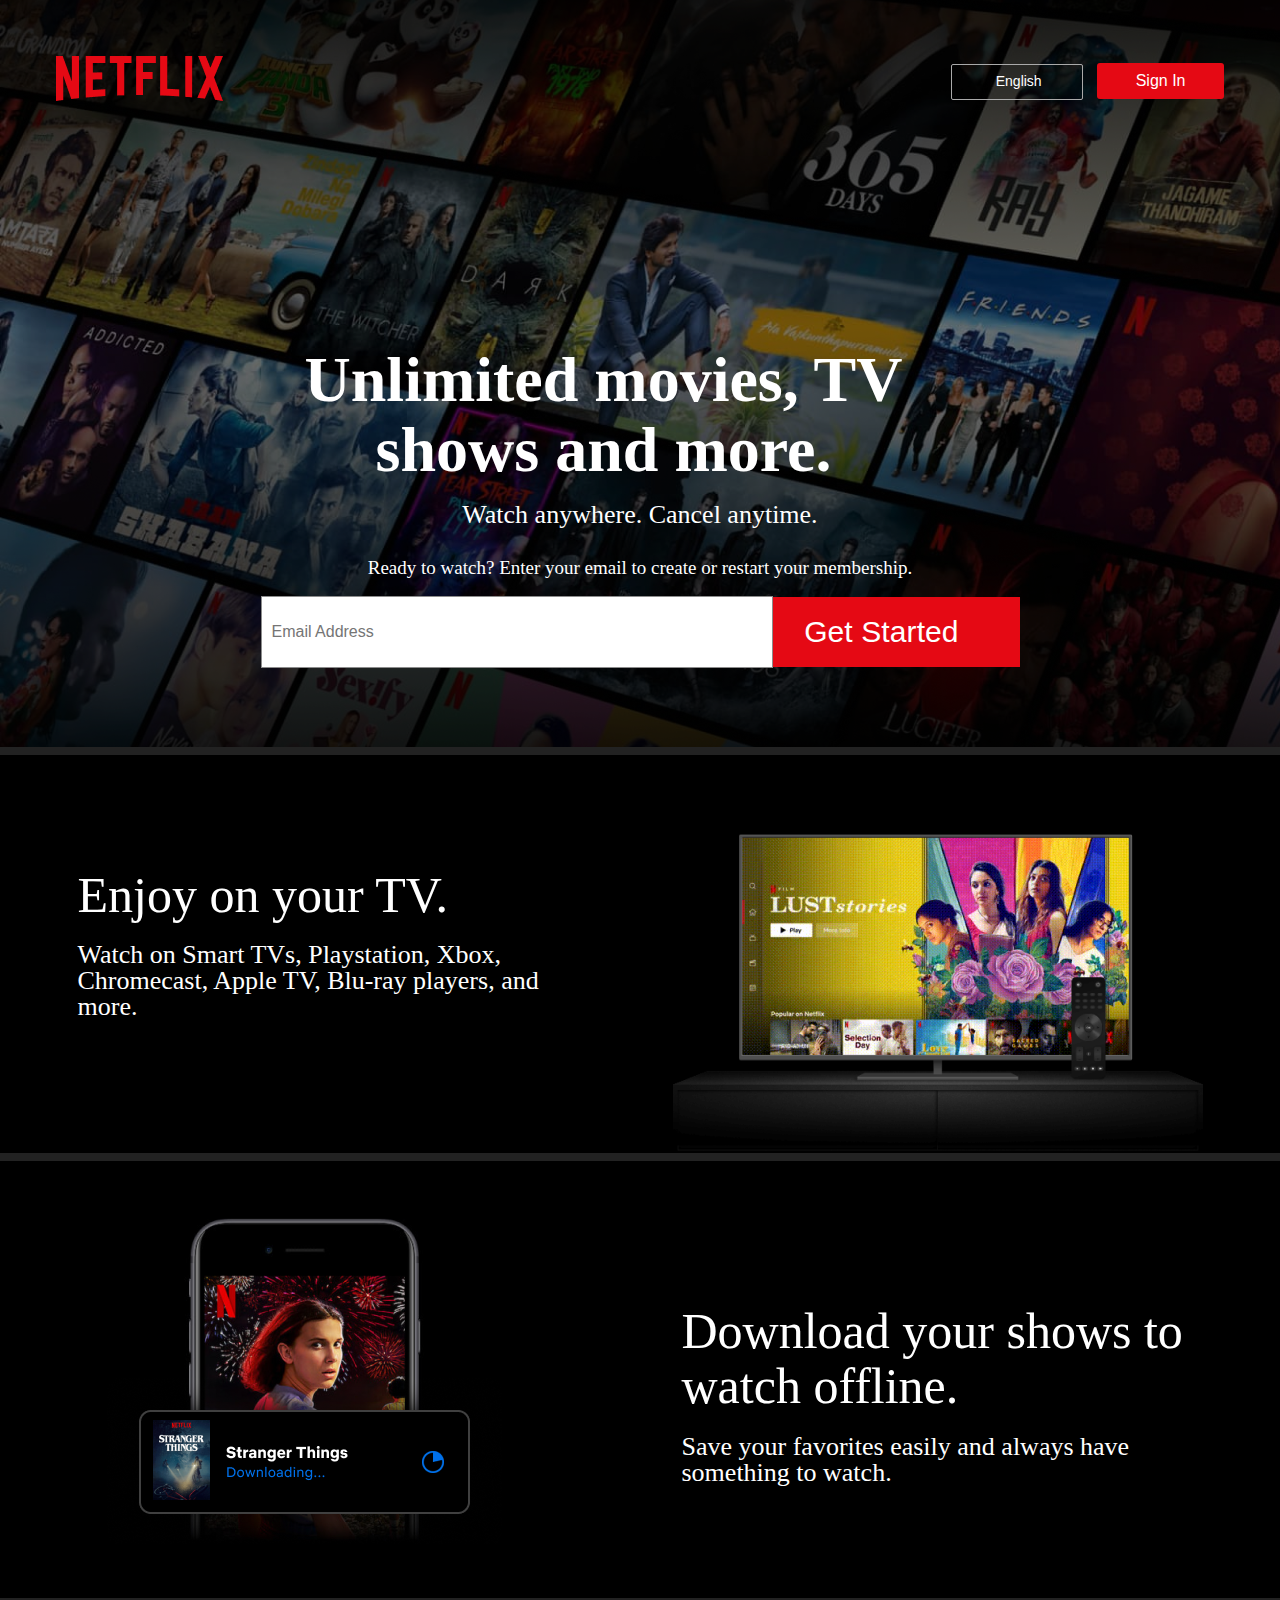
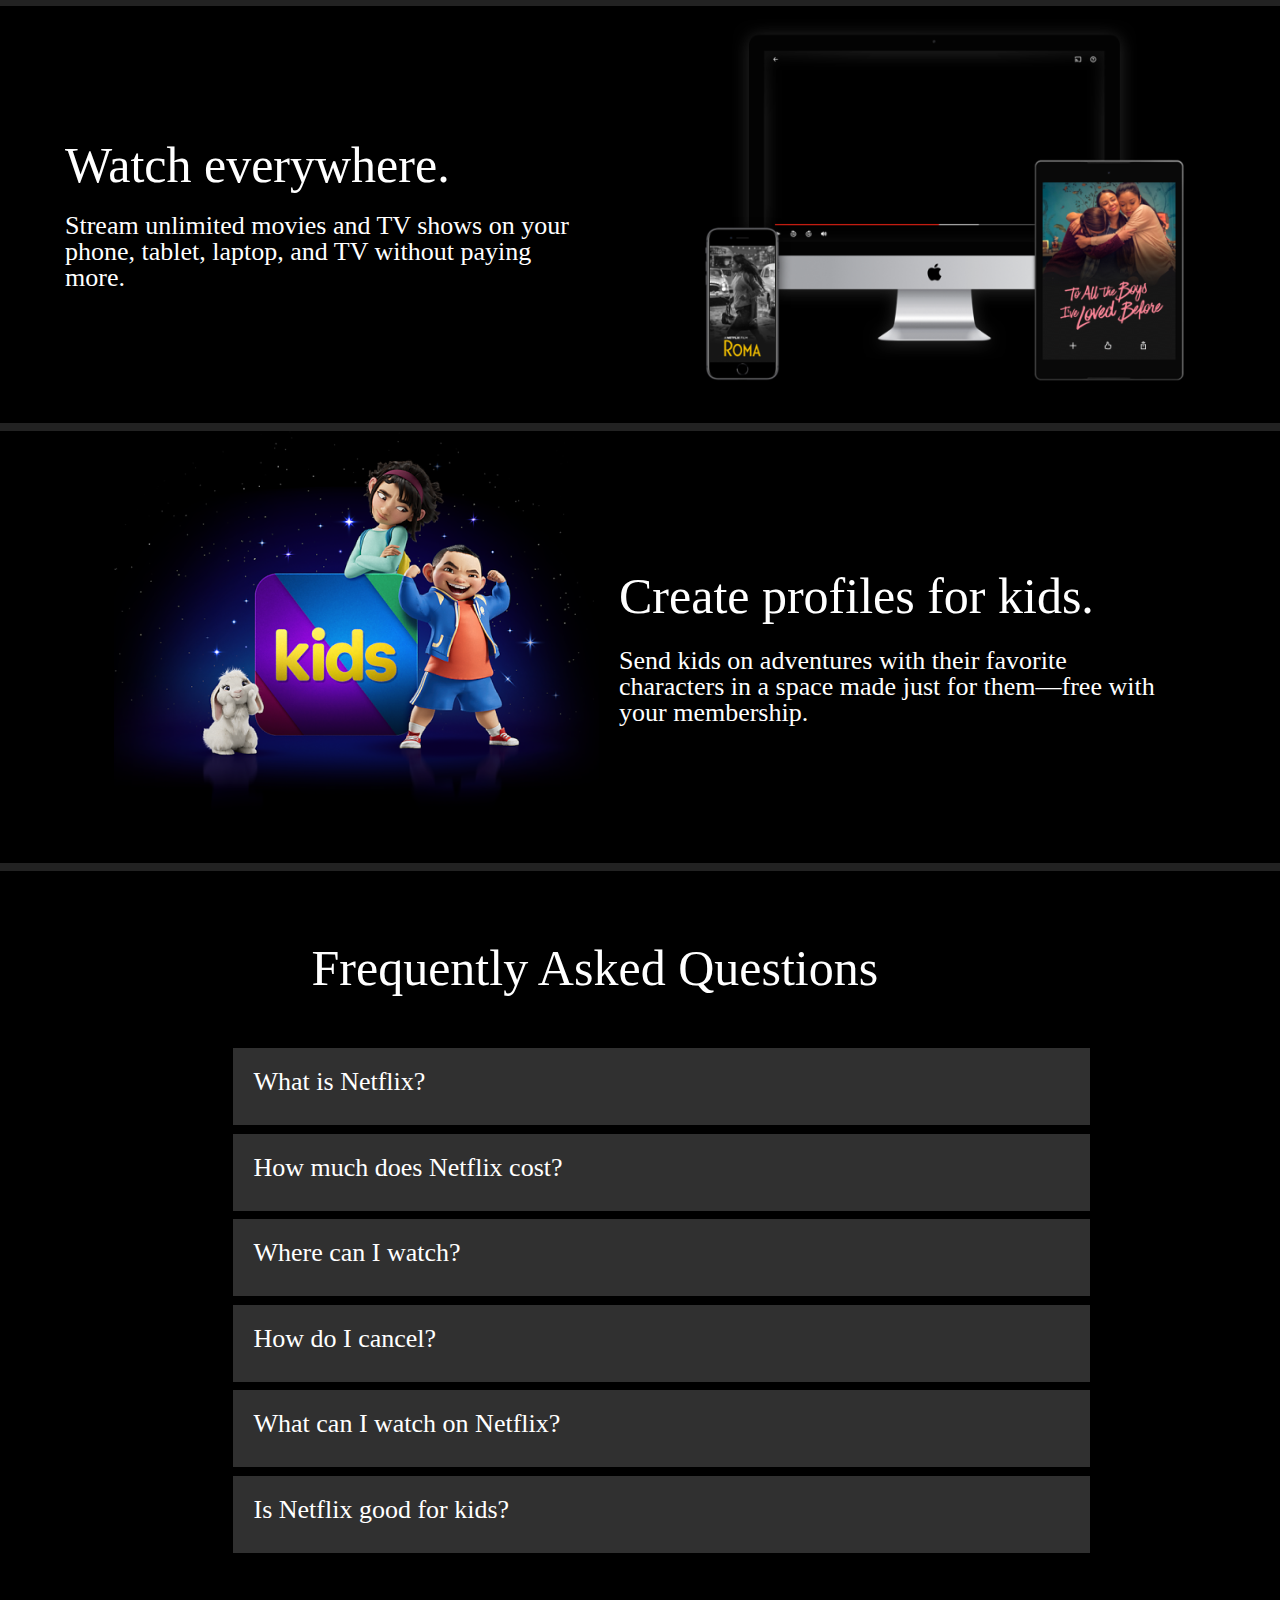
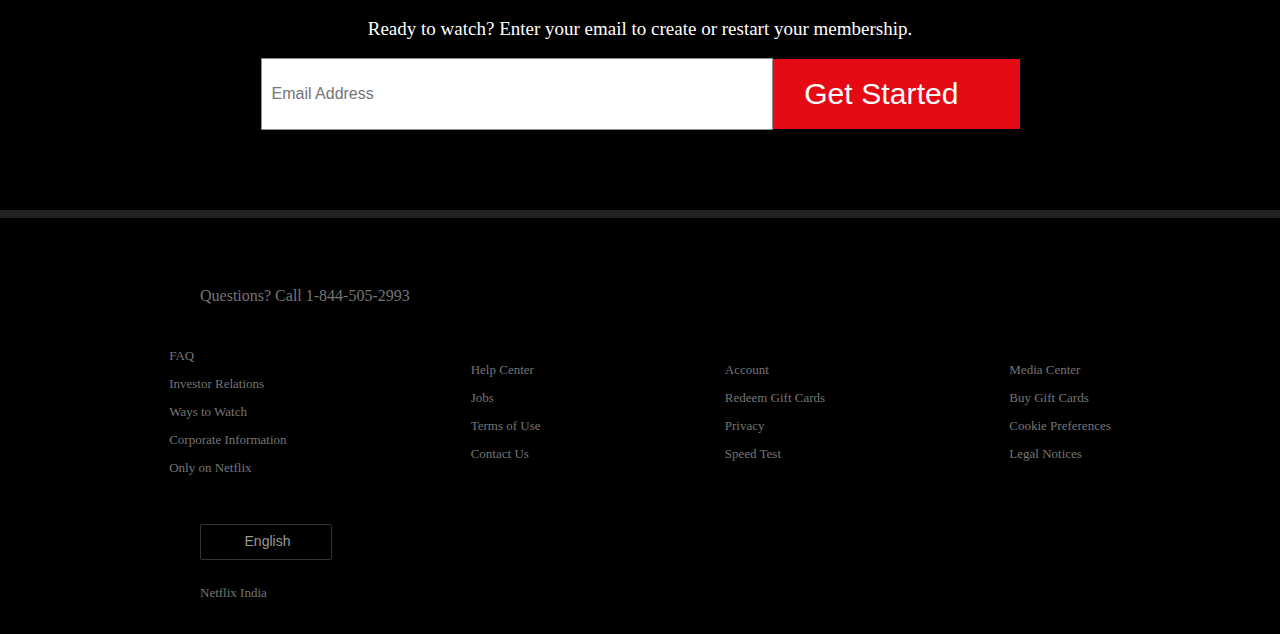
==== index.html @ 317cdc0b "initial commit" ====
<!DOCTYPE html>
<html lang="en">

<head>
    <meta charset="UTF-8">
    <meta http-equiv="X-UA-Compatible" content="IE=edge">
    <meta name="viewport" content="width=device-width, initial-scale=1.0">

    <link rel="stylesheet" href="https://cdnjs.cloudflare.com/ajax/libs/font-awesome/6.2.1/css/all.min.css"
        integrity="sha512-MV7K8+y+gLIBoVD59lQIYicR65iaqukzvf/nwasF0nqhPay5w/9lJmVM2hMDcnK1OnMGCdVK+iQrJ7lzPJQd1w=="
        crossorigin="anonymous" referrerpolicy="no-referrer" />
    <title>Home Page</title>
    <link rel="stylesheet" href="style.css" >
</head>

<body>
    <div class="hero">
        <nav class="logo">
            <img src="/images/Fill-14.png" alt="logo image" class="logo-img">
            <ul class="container-list">
                <button type="tex" class="site-link"><i class="fa fa-globe" aria-hidden="true"></i>English <i class="fa fa-caret-down" aria-hidden="true"></i></button>
                <button class="container-button"><a href="sign-in.html">Sign In</a></button>
            </ul>
        </nav>

        <div class="container-main">
            <div class="main">
                <h2 class="main-header">Unlimited movies, TV shows and more.</h2>
                <p class="main-sub">Watch anywhere. Cancel anytime.</p>
                <p class="main-description">Ready to watch? Enter your email to create or restart your membership.</p>
                <form class="container-form">
                    <input type="email" id="email" class="email-btn" placeholder="Email Address">
                    <button class="get-btn">Get Started <span><i class="fa-light fa-greater-than"></i></span></button>
                </form>
            </div>
        </div>
    </div>
    <hr>

    <section class="section-menu">
        <div class="section-menu-form">
            <div class="menu">
                <p class="menu-header">Enjoy on your TV.</p>
                <p class="menu-description">Watch on Smart TVs, Playstation, Xbox, Chromecast, Apple TV, Blu-ray
                    players, and more.</p>
            </div>
            <img src="/images/Frame 6.png" alt="movies">
        </div>

        <hr>

        <div class="section-menu-form">
            <img src="/images/Frame (1).png" alt="movies" class="second-img">
            <div class="menu">
                <p class="second-header">Download your shows to watch offline.</p>
                <p class="second-description">Save your favorites easily and always have something to watch.</p>
            </div>
        </div>

        <hr>

        <div class="section-menu-form">
            <div class="menu">
                <p class="third-header">Watch everywhere.</p>
                <p class="third-description">Stream unlimited movies and TV shows on your phone, tablet, laptop, and TV
                    without paying more.</p>
            </div>
            <img src="/images/Rectangle.png" alt="movies">
        </div>

        <hr>

        <div class="section-menu-form">
            <img src="/images/Rectangle (1).png" alt="movies" class="second-img">
            <div class="menu">
                <p class="forth-header">Create profiles for kids.</p>
                <p class="forth-description">Send kids on adventures with their favorite characters in a space made just
                    for them—free with your membership.</p>
            </div>
        </div>
        <hr>


        <div class="section-feed">
            <div class="contenteditable">
                <div class="feed">
                    <p class="header-feed">Frequently Asked Questions</p>
                </div>

                <div class="feed-list">
                    <p class="first-feed">What is Netflix? <i class="fa-thin fa-plus"></i></p>
                    <p class="second-feed">How much does Netflix cost? <i class="fa-thin fa-plus"></i></p>
                    <p class="third-feed">Where can I watch? <i class="fa-thin fa-plus"></i></p>
                    <p class="forth-feed">How do I cancel? <i class="fa-thin fa-plus"></i></p>
                    <p class="fifth-feed">What can I watch on Netflix? <i class="fa-thin fa-plus"></i></p>
                    <p class="sixth-feed">Is Netflix good for kids? <i class="fa-thin fa-plus"></i></p>
                </div>
                <div class="descriobtion">
                    <p class="tag">Ready to watch? Enter your email to create or restart your membership.</p>
                </div>


                <form class="fill-form">
                    <input type="email" id="email" class="email-btn" placeholder="Email Address">
                    <button class="btn">Get Started <span><i class="fa-light fa-greater-than"></i></span></button>
                </form>
                <hr>
            </div>

            <footer class="container-footer">
                <div class="main-footer">
                    <p class="footer-head">Questions? Call 1-844-505-2993 </p>
                </div>
                <div class="footer">
                    <div class="faq">
                        <ul class="column-faq">
                            <li>FAQ</li>
                            <li>Investor Relations</li>
                            <li>Ways to Watch</li>
                            <li>Corporate Information</li>
                            <li>Only on Netflix</li>
                        </ul>
                    </div>

                    <div class="faq">
                        <ul class="column-faq">
                            <li>Help Center</li>
                            <li>Jobs</li>
                            <li>Terms of Use</li>
                            <li>Contact Us</li>
                        </ul>
                    </div>

                    <div class="faq">
                        <ul class="column-faq">
                            <li>Account</li>
                            <li>Redeem Gift Cards</li>
                            <li>Privacy</li>
                            <li>Speed Test</li>
                        </ul>
                    </div>

                    <div class="faq">
                        <ul class="column-faq">
                            <li>Media Center</li>
                            <li>Buy Gift Cards</li>
                            <li>Cookie Preferences</li>
                            <li>Legal Notices</li>
                        </ul>
                    </div>
                </div>
            </footer>
        </div>
        <button type="tex" class="container-link"><i class="fa fa-globe" aria-hidden="true"></i>English <i class="fa fa-caret-down" aria-hidden="true"></i></button>
        <p class="sub-end">Netflix India</p>
    </section>


</body>

</html>
---- style.css ----
@font-face {
  font-family: "Netflix sans";
  src: url(./fonts/NetflixSansBlack.ttf);
  src: url(./fonts/NetflixSansLight.ttf);
}

* {
  margin: 0;
  padding: 0;
}

.hero {
  background-image: url(/images/Frame.png);
  background-size: cover;
  max-height: 747px;
  height: 747px;
  display: flex;
  flex-direction: column;
}

.logo {
  display: flex;
  align-items: center;
  justify-content: space-between;
  padding-top: 28px;
  padding-right: 56px;
}

.logo-img {
  width: 167px;
  height: 45px;
  padding-left: 56px;
  padding-top: 28px;
}

.container-list li {
  list-style: none;
  display: inline-block;
  padding-left: 90px;
}

.site-link {
  font-size: 14px;
  line-height: 100%;
  color: #FFFFFF;
  padding: 9px 9px;
  border: 1px solid #AAAAAA;
  text-align: center;
  background-color: transparent;
  width: 132px;
  margin-left: 200px;
  margin-top: 35px;
  border-radius: 2px;
  height: 36px;
  padding: 9px 3px 11px 6px;
}

.site-link i {
  padding-right: 10px;
}

.container-link {
  font-size: 14px;
  line-height: 100%;
  color: #999999;
  padding: 9px 9px;
  border: 1px solid #333333;
  text-align: center;
  background-color: transparent;
  width: 132px;
  margin-left: 200px;
  margin-top: 35px;
  border-radius: 2px;
  height: 36px;
  padding: 9px 3px 11px 6px;
}

.container-link i {
  padding-right: 10px;
}

.container-button {
  font-size: 16px;
  line-height: 100%;
  padding: 10px 38.5px;
  background-color: #e50914;
  border-radius: 3px;
  border: none;
  color: #ffff;
  margin-left: 10px;
}

.container-button a {
  text-decoration: none;
  color: #ffffff;
}

.container-main {
  display: flex;
  align-items: center;
  justify-content: center;
  margin-top: 244px;
}

.main-header {
  font-size: 64px;
  line-height: 70.4px;
  font-style: bold;
  letter-spacing: -0.5%;
  color: #ffffff;
  width: 686px;
  text-align: center;
  margin-bottom: 16px;
}

.main-sub {
  font-size: 26px;
  line-height: 100%;
  text-align: center;
  color: #ffffff;
  margin-bottom: 30px;
}

.main-description {
  font-size: 19px;
  line-height: 100%;
  text-align: center;
  letter-spacing: 0.5%;
  color: #ffffff;
  margin-bottom: 19px;
}

.container-form {
  display: flex;
  text-align: center;
  align-items: center;
}

.container-form input {
  width: 500px;
  height: 70px;
  font-size: 16px;
  border: 1px solid #8c8c8c;
  padding-left: 10px;
  outline: none;
}

.get-btn {
  color: #ffffff;
  font-size: 30px;
  line-height: 100%;
  letter-spacing: 0.1px;
  width: 247px;
  height: 70px;
  background-color: #e50914;
  text-align: center;
  align-items: center;
  display: flex;
  justify-content: center;
  outline: none;
  border: none;
}

span {
  width: 9.22px;
  height: 20.36px;
  color: white;
  top: 1.32px;
  left: 3.12px;
  margin-left: 20px;
  display: flex;
  align-items: center;
  justify-content: center;
}

hr {
  background-color: #222222;
  width: 1440px;
  height: 8px;
  border: none;
}

.section-menu {
  background-color: #000000;
}

.section-menu-form {
  display: flex;
  justify-content: center;
  align-content: center;
  align-items: center;
}

.menu-header {
  font-size: 50px;
  font-style: bold;
  line-height: 55px;
  letter-spacing: -1%;
  color: #ffffff;
  margin-bottom: 19px;
  width: 405px;
  height: 55px;
  /* margin-top: 151px; */
  margin-right: 190px;
}

.menu-description {
  font-size: 26px;
  line-height: 100%;
  font-weight: 400;
  color: #ffffff;
  width: 499px;
  height: 99px;
}

.second-header {
  width: 547px;
  color: #ffffff;
  font-style: bold;
  font-size: 50px;
  line-height: 55px;
  letter-spacing: -1%;
  margin-top: 45px;
  margin-bottom: 20px;
  margin-left: 124px;
}

.second-description {
  font-size: 26px;
  line-height: 100%;
  font-weight: 400;
  color: #ffffff;
  width: 501px;
  height: 66px;
  margin-left: 124px;
}

.second-img {
  margin-bottom: 53px;
}

.third-header {
  width: 478px;
  font-size: 50px;
  line-height: 55px;
  letter-spacing: -1%;
  color: #ffffff;
  margin-bottom: 20px;
}

.third-description {
  width: 513px;
  /* height: 99px; */
  font-size: 26px;
  line-height: 100%;
  color: #ffffff;
  margin-right: 82px;
}

.forth-header {
  width: 514px;
  line-height: 55px;
  font-size: 50px;
  font-style: bold;
  letter-spacing: -1%;
  color: #ffffff;
  margin-bottom: 24px;
}

.forth-description {
  color: #ffffff;
  width: 547px;
  font-size: 26px;
  line-height: 100%;
}

.contenteditable {
  display: flex;
  align-items: center;
  justify-content: center;
  flex-direction: column;
}

.header-feed {
  font-size: 50px;
  line-height: 55px;
  letter-spacing: -1%;
  color: #ffffff;
  width: 657px;
  margin-top: 70px;
  margin-bottom: 52px;
}

.feed-list {
  width: 815px;
  color: #ffffff;
}

.first-feed {
  display: flex;
  justify-content: space-between;
  background-color: #303030;
  font-size: 26px;
  line-height: 100%;
  margin-bottom: 9px;
  padding: 21px 21px 30px;
  width: 815px;
}

.second-feed {
  display: flex;
  justify-content: space-between;
  padding: 21px 21px 30px;
  background-color: #303030;
  font-size: 26px;
  line-height: 100%;
  width: 815px;
  margin-bottom: 8px;
}

.third-feed {
  display: flex;
  justify-content: space-between;
  background-color: #303030;
  padding: 21px 21px 30px;
  font-size: 26px;
  line-height: 100%;
  width: 815px;
  margin-bottom: 9px;
}

.forth-feed {
  display: flex;
  justify-content: space-between;
  background-color: #303030;
  padding: 21px 21px 30px;
  font-size: 26px;
  line-height: 100%;
  width: 815px;
  margin-bottom: 8px;
}

.fifth-feed {
  display: flex;
  justify-content: space-between;
  background-color: #303030;
  padding: 21px 21px 30px;
  font-size: 26px;
  line-height: 100%;
  width: 815px;
  margin-bottom: 9px;
}

.sixth-feed {
  display: flex;
  justify-content: space-between;
  background-color: #303030;
  padding: 21px 21px 30px;
  font-size: 26px;
  line-height: 100%;
  width: 815px;
  margin-bottom: 66px;
}

.tag {
  font-size: 19px;
  line-height: 100%;
  letter-spacing: 0.5%;
  color: #ffffff;
  margin-bottom: 20px;
}

.fill-form {
  display: flex;
  text-align: center;
  align-items: center;
  margin-bottom: 80px;
}

.fill-form input {
  width: 500px;
  height: 70px;
  font-size: 16px;
  border: 1px solid #8c8c8c;
  padding-left: 10px;
  outline: none;
}

.btn {
  color: #ffffff;
  font-size: 30px;
  line-height: 100%;
  letter-spacing: 0.1px;
  width: 247px;
  height: 70px;
  background-color: #e50914;
  text-align: center;
  align-items: center;
  display: flex;
  justify-content: center;
  outline: none;
  border: none;
}

.span2 {
  width: 9.22px;
  height: 20.36px;
  color: white;
  top: 1.32px;
  left: 3.12px;
  margin-left: 20px;
  display: flex;
  align-items: center;
  justify-content: center;
}

.container-footer {
  margin-top: 70px;
}

/* .main-footer {
  width: 250px;
  margin: auto;
} */

.footer-head {
  font-size: 16px;
  line-height: 100%;
  color: #757575;
  margin-bottom: 30px;
  margin-left: 200px;
}

.column-faq {
  color: #757575;
  font-size: 13px;
  line-height: 100%;
  list-style: none;
}

.column-faq li {
  margin: 15px;
}

.footer {
  display: flex;
  align-items: center;
  justify-content: space-evenly;
}

.link {
  font-size: 16px;
  line-height: 100%;
  color: #999999;
  padding: 16px 38.5px;
  border: 1px solid #aaaaaa;
  width: 94px;
  text-align: center;
  background-color: transparent;
  margin-top: 35px;
  margin-left: 200px;
}

.sub-end {
  color: #757575;
  font-size: 13px;
  line-height: 17px;
  list-style: none;
  margin-left: 200px;
  margin-top: 24px;
  padding-bottom: 33px;
}
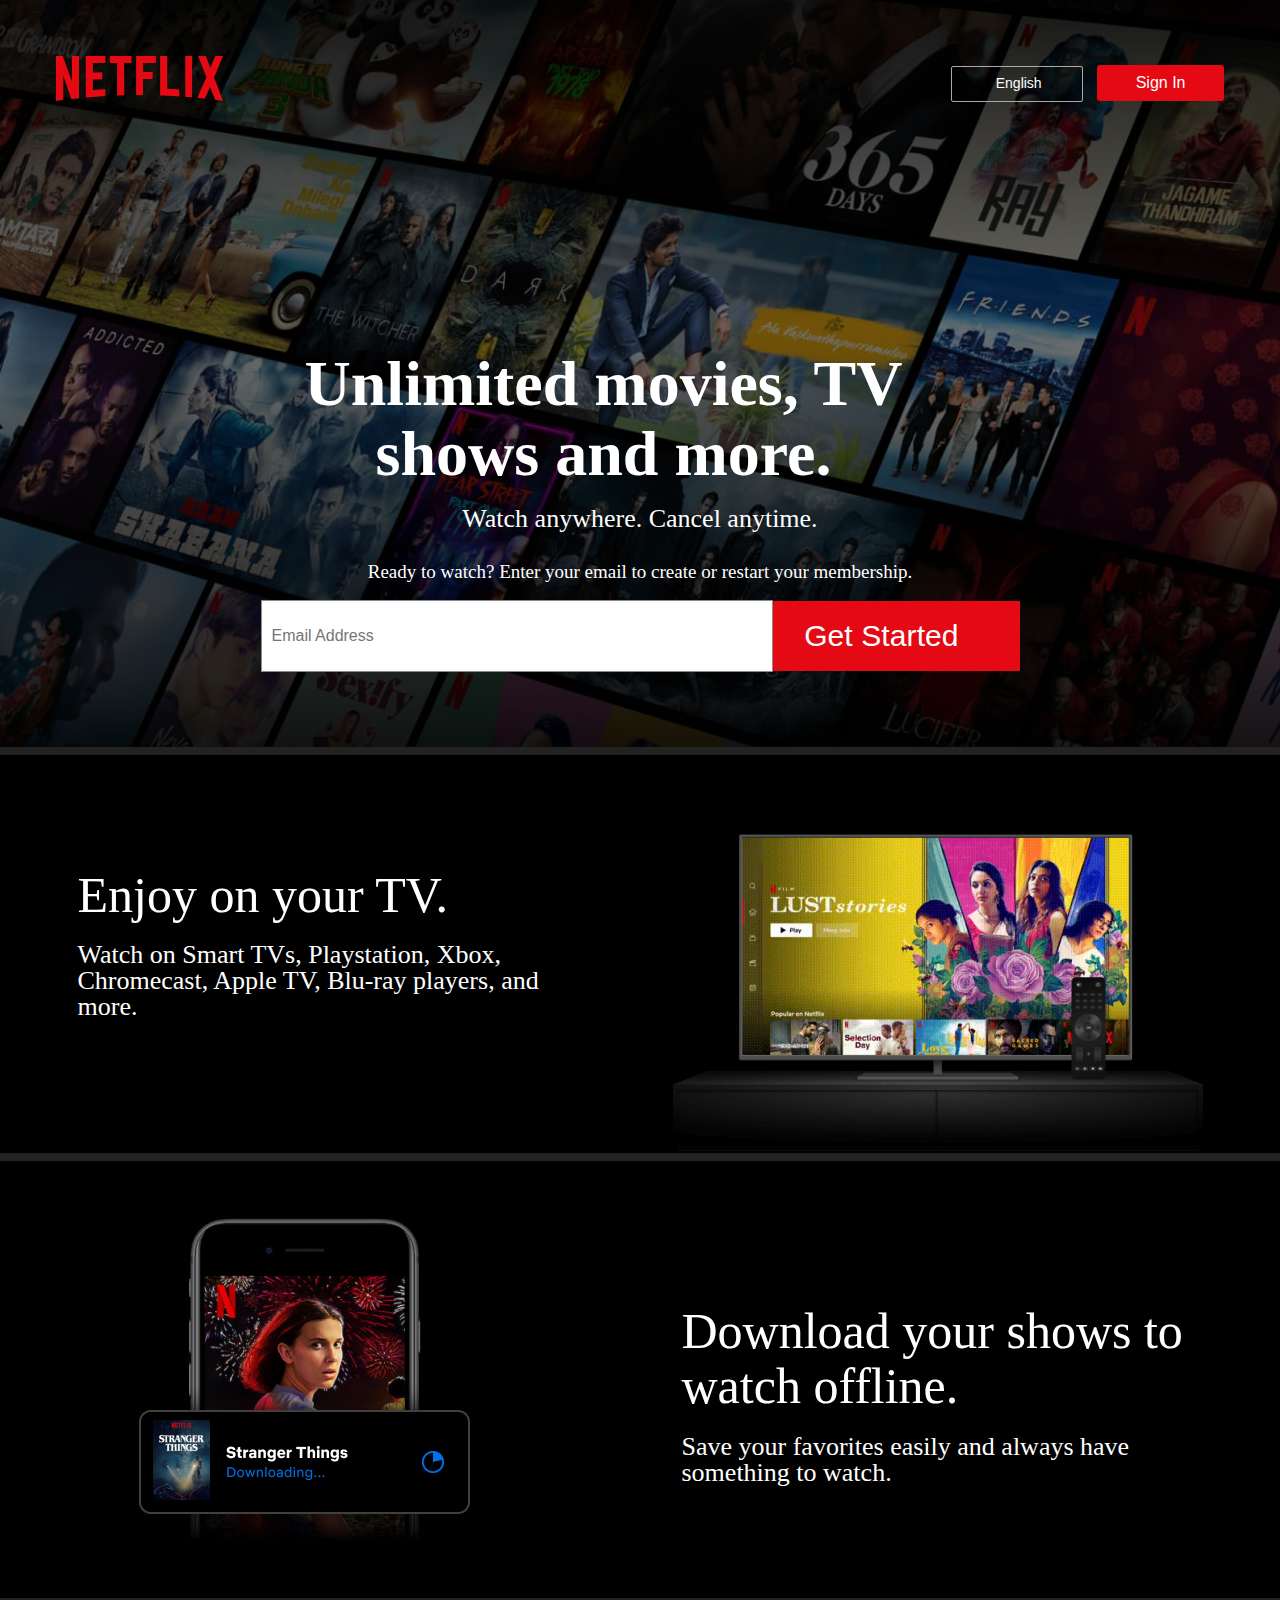
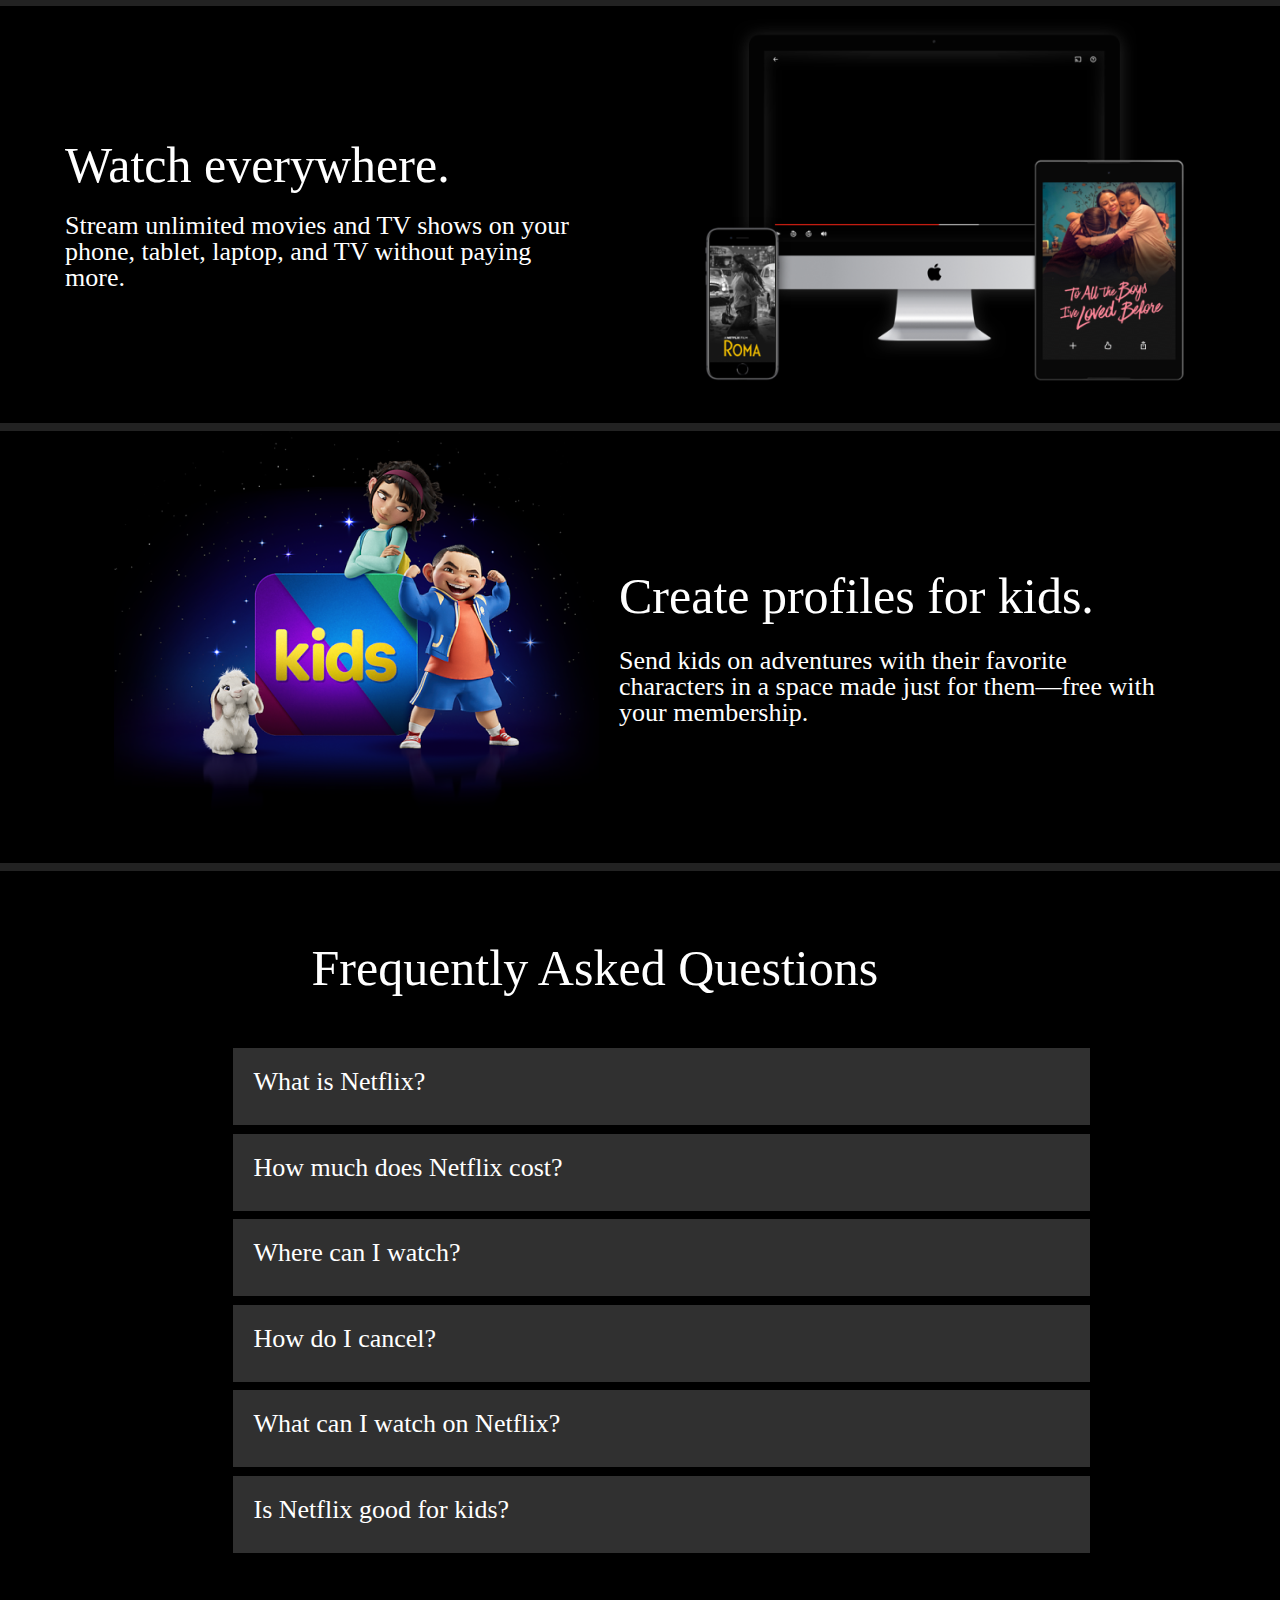
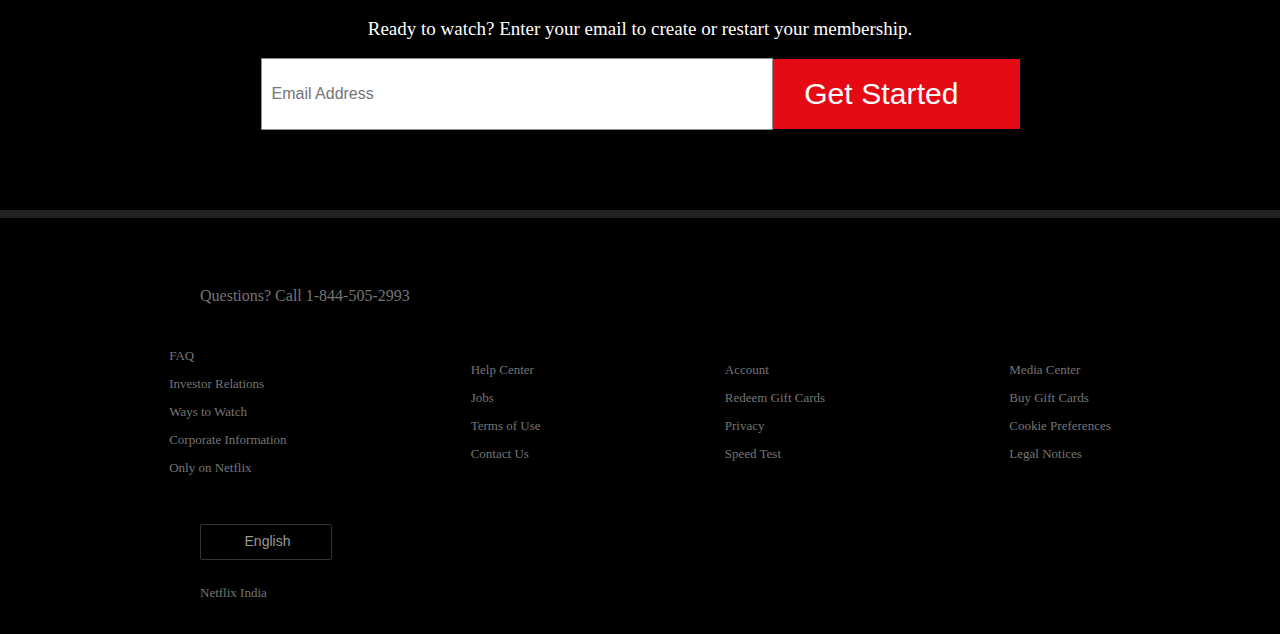
==== commit 27fee5cb: "hr container-header" ====
--- a/index.html
+++ b/index.html
@@ -16,7 +16,7 @@
 <body>
     <div class="hero">
         <nav class="logo">
-            <img src="/images/Fill-14.png" alt="logo image" class="logo-img">
+            <a href="index.html"><img src="/images/Fill-14.png" alt="logo image" class="logo-img"></a>
             <ul class="container-list">
                 <button type="tex" class="site-link"><i class="fa fa-globe" aria-hidden="true"></i>English <i class="fa fa-caret-down" aria-hidden="true"></i></button>
                 <button class="container-button"><a href="sign-in.html">Sign In</a></button>
--- a/style.css
+++ b/style.css
@@ -175,7 +175,7 @@
 
 hr {
   background-color: #222222;
-  width: 1440px;
+  width: 100%;
   height: 8px;
   border: none;
 }
@@ -200,7 +200,6 @@
   margin-bottom: 19px;
   width: 405px;
   height: 55px;
-  /* margin-top: 151px; */
   margin-right: 190px;
 }
 
